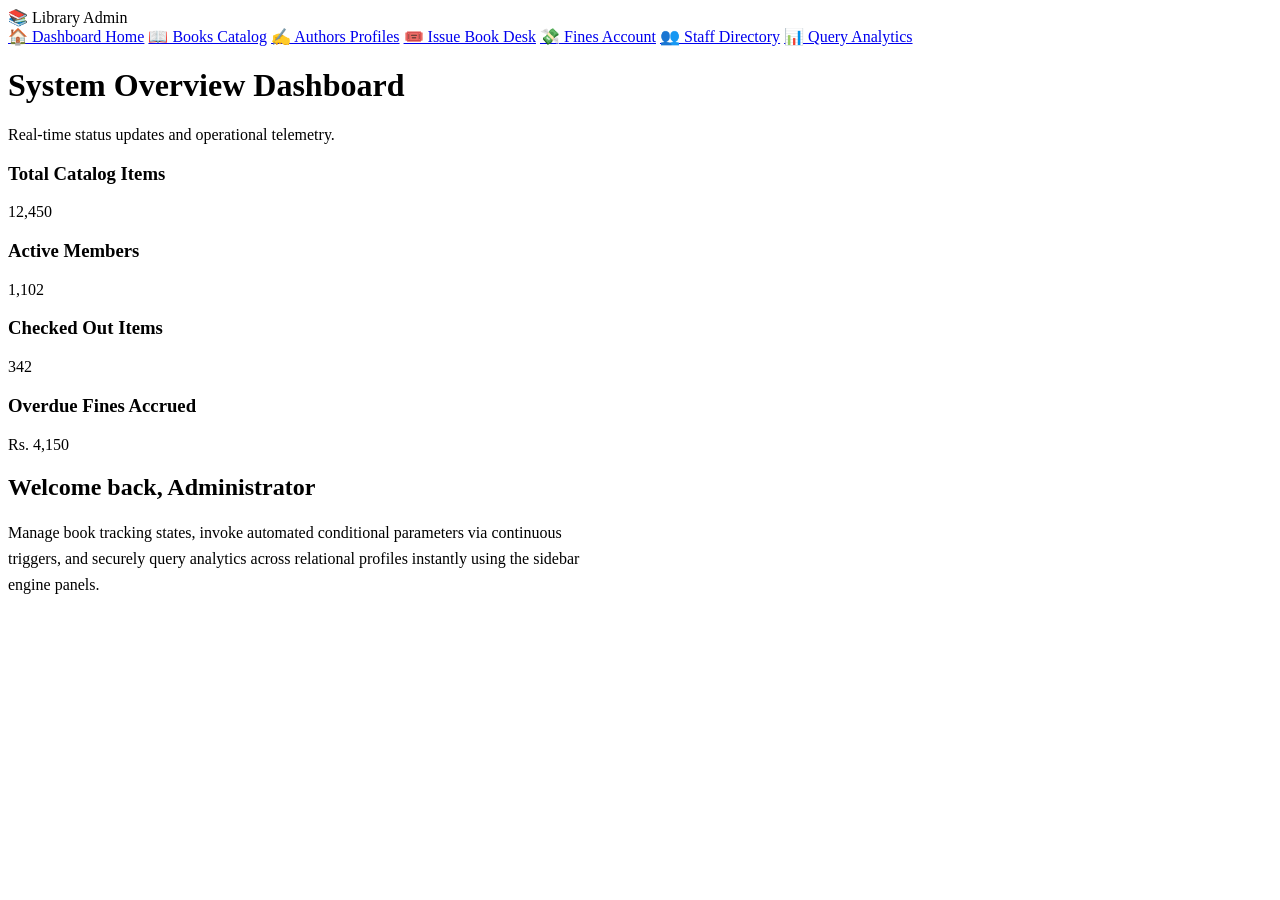
==== index.html @ 681a25ca "Add files via upload" ====
<!DOCTYPE html>
<html lang="en">
<head>
    <meta charset="UTF-8">
    <link rel="stylesheet" href="{{ url_for('static', filename='style.css') }}">
    <title>Library System Dashboard</title>
</head>
<body>
    <nav>
        <div class="brand">📚 Library Admin</div>
        <a href="/" class="active">🏠 Dashboard Home</a>
        <a href="/books">📖 Books Catalog</a>
        <a href="/authors">✍️ Authors Profiles</a>
        <a href="/issue">🎟️ Issue Book Desk</a>
        <a href="/fines">💸 Fines Account</a>
        <a href="/staff">👥 Staff Directory</a>
        <a href="/analytics">📊 Query Analytics</a>
    </nav>
    
    <div class="container">
        <h1>System Overview Dashboard</h1>
        <div class="subtitle">Real-time status updates and operational telemetry.</div>
        
        <div class="stats-grid">
            <div class="card">
                <h3>Total Catalog Items</h3>
                <div class="value">12,450</div>
            </div>
            <div class="card">
                <h3>Active Members</h3>
                <div class="value">1,102</div>
            </div>
            <div class="card">
                <h3>Checked Out Items</h3>
                <div class="value">342</div>
            </div>
            <div class="card">
                <h3>Overdue Fines Accrued</h3>
                <div class="value">Rs. 4,150</div>
            </div>
        </div>

        <h2>Welcome back, Administrator</h2>
        <p style="color: var(--text-muted); max-width: 600px; line-height: 1.6;">
            Manage book tracking states, invoke automated conditional parameters via continuous triggers, and securely query analytics across relational profiles instantly using the sidebar engine panels.
        </p>
    </div>
</body>
</html>
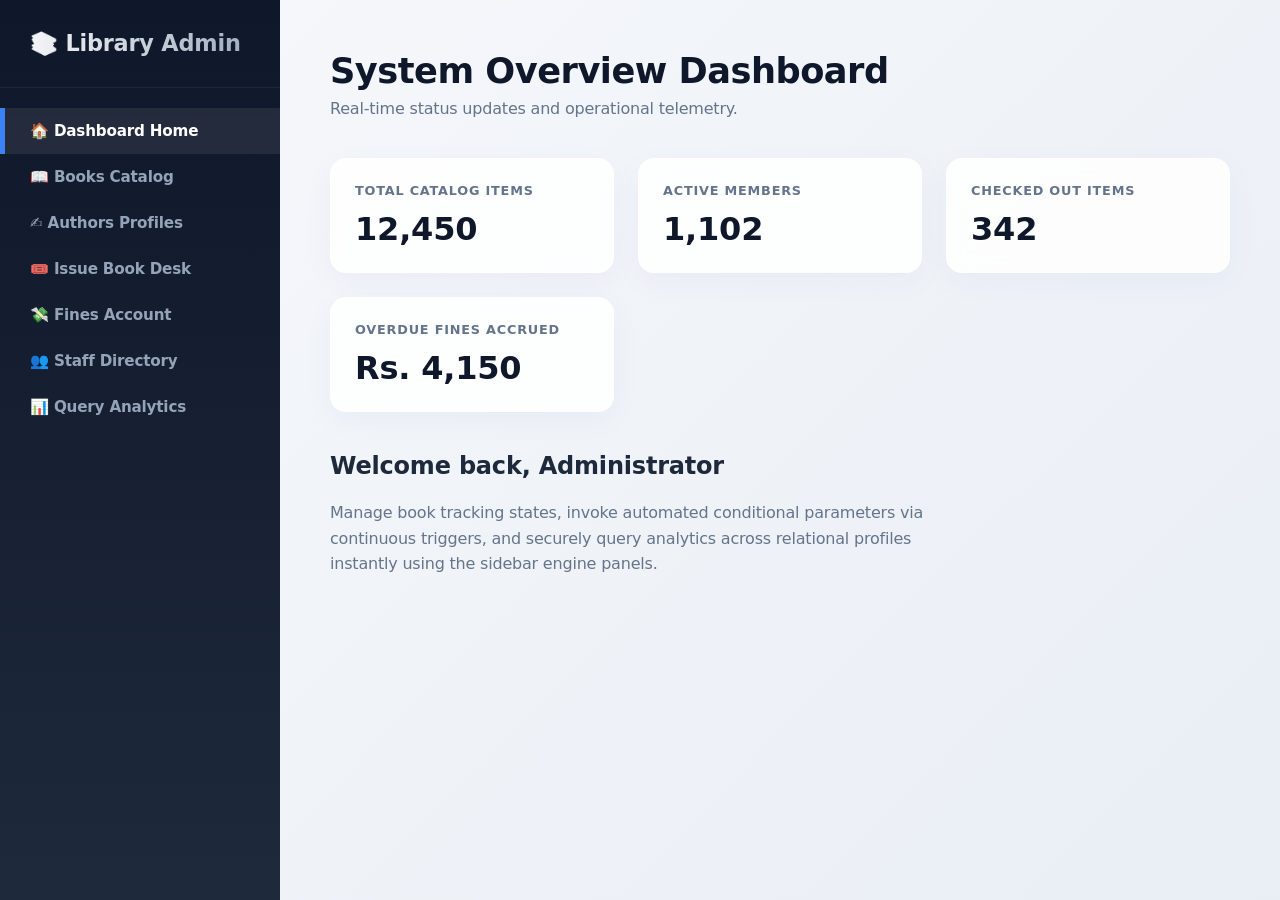
==== commit 2fde4c25: "Update index.html" ====
--- a/index.html
+++ b/index.html
@@ -2,7 +2,7 @@
 <html lang="en">
 <head>
     <meta charset="UTF-8">
-    <link rel="stylesheet" href="{{ url_for('static', filename='style.css') }}">
+    <link rel="stylesheet" href="style.css">
     <title>Library System Dashboard</title>
 </head>
 <body>
@@ -46,4 +46,4 @@
         </p>
     </div>
 </body>
-</html>+</html>
--- a/style.css
+++ b/style.css
@@ -0,0 +1,268 @@
+/* Premium Glassmorphism & Modern Dashboard UI */
+:root {
+    --bg-gradient: linear-gradient(135deg, #f6f8fb 0%, #e9eef5 100%);
+    --sidebar-gradient: linear-gradient(180deg, #0f172a 0%, #1e293b 100%);
+    --accent-gradient: linear-gradient(135deg, #3b82f6 0%, #1d4ed8 100%);
+    --accent-hover: #1e40af;
+    --card-bg: rgba(255, 255, 255, 0.85);
+    --card-shadow: 0 8px 32px 0 rgba(31, 38, 135, 0.04);
+    --border-style: 1px solid rgba(255, 255, 255, 0.6);
+    --text-primary: #1e293b;
+    --text-muted: #64748b;
+    --success-glow: 0 0 12px rgba(16, 185, 129, 0.2);
+}
+
+body {
+    font-family: 'Plus Jakarta Sans', 'Segoe UI', system-ui, sans-serif;
+    margin: 0;
+    background: var(--bg-gradient);
+    color: var(--text-primary);
+    display: flex;
+    min-height: 100vh;
+    letter-spacing: -0.2px;
+}
+
+/* Sidebar Styling */
+nav {
+    width: 280px;
+    background: var(--sidebar-gradient);
+    color: white;
+    display: flex;
+    flex-direction: column;
+    padding: 30px 0;
+    position: fixed;
+    height: 100vh;
+    box-sizing: border-box;
+    z-index: 100;
+}
+
+nav .brand {
+    font-size: 1.4rem;
+    font-weight: 800;
+    padding: 0 30px 30px 30px;
+    display: flex;
+    align-items: center;
+    gap: 10px;
+    background: linear-gradient(to right, #fff, #94a3b8);
+    -webkit-background-clip: text;
+    -webkit-text-fill-color: transparent;
+    border-bottom: 1px solid rgba(255, 255, 255, 0.06);
+    margin-bottom: 20px;
+}
+
+nav a {
+    color: #94a3b8;
+    text-decoration: none;
+    padding: 14px 30px;
+    font-weight: 600;
+    font-size: 0.95rem;
+    display: flex;
+    align-items: center;
+    gap: 12px;
+    transition: all 0.3s cubic-bezier(0.4, 0, 0.2, 1);
+}
+
+nav a:hover {
+    color: #f8fafc;
+    background: rgba(255, 255, 255, 0.04);
+    padding-left: 35px;
+}
+
+nav a.active {
+    color: white;
+    background: rgba(255, 255, 255, 0.08);
+    backdrop-filter: blur(4px);
+    border-left: 5px solid #3b82f6;
+    padding-left: 25px;
+}
+
+/* Container Workspace */
+.container {
+    margin-left: 280px;
+    padding: 50px;
+    width: calc(100% - 280px);
+    box-sizing: border-box;
+}
+
+h1 {
+    font-size: 2.2rem;
+    font-weight: 800;
+    margin-top: 0;
+    margin-bottom: 8px;
+    color: #0f172a;
+    letter-spacing: -0.5px;
+}
+
+.subtitle {
+    color: var(--text-muted);
+    margin-bottom: 40px;
+    font-size: 1rem;
+}
+
+/* Grid Layout Metrics */
+.stats-grid {
+    display: grid;
+    grid-template-columns: repeat(auto-fit, minmax(240px, 1fr));
+    gap: 24px;
+    margin-bottom: 40px;
+}
+
+.card {
+    background: var(--card-bg);
+    backdrop-filter: blur(8px);
+    -webkit-backdrop-filter: blur(8px);
+    padding: 24px;
+    border-radius: 16px;
+    border: var(--border-style);
+    box-shadow: var(--card-shadow);
+    transition: transform 0.2s ease, box-shadow 0.2s ease;
+}
+
+.card:hover {
+    transform: translateY(-4px);
+    box-shadow: 0 12px 40px 0 rgba(31, 38, 135, 0.08);
+}
+
+.card h3 {
+    margin: 0;
+    font-size: 0.8rem;
+    text-transform: uppercase;
+    letter-spacing: 0.8px;
+    color: var(--text-muted);
+    font-weight: 700;
+}
+
+.card .value {
+    font-size: 2rem;
+    font-weight: 800;
+    margin-top: 12px;
+    color: #0f172a;
+}
+
+/* Table Enhancements */
+.table-container {
+    background: var(--card-bg);
+    backdrop-filter: blur(8px);
+    border-radius: 16px;
+    border: var(--border-style);
+    box-shadow: var(--card-shadow);
+    overflow: hidden;
+    margin-bottom: 40px;
+}
+
+table {
+    width: 100%;
+    border-collapse: collapse;
+}
+
+th {
+    background: rgba(241, 245, 249, 0.6);
+    color: var(--text-primary);
+    font-weight: 700;
+    font-size: 0.8rem;
+    text-transform: uppercase;
+    letter-spacing: 0.5px;
+    padding: 18px 24px;
+    text-align: left;
+    border-bottom: 1px solid rgba(0, 0, 0, 0.04);
+}
+
+td {
+    padding: 18px 24px;
+    font-size: 0.95rem;
+    color: #334155;
+    border-bottom: 1px solid rgba(0, 0, 0, 0.04);
+}
+
+tr:last-child td {
+    border-bottom: none;
+}
+
+tr:hover td {
+    background: rgba(248, 250, 252, 0.5);
+}
+
+/* Beautiful Status Badges */
+.badge {
+    padding: 6px 12px;
+    border-radius: 50px;
+    font-size: 0.75rem;
+    font-weight: 700;
+    display: inline-flex;
+    align-items: center;
+}
+.badge-available { background: #d1fae5; color: #065f46; box-shadow: var(--success-glow); }
+.badge-issued { background: #fee2e2; color: #991b1b; }
+
+/* Form Component Elements */
+.form-card {
+    background: var(--card-bg);
+    backdrop-filter: blur(8px);
+    padding: 35px;
+    border-radius: 16px;
+    border: var(--border-style);
+    box-shadow: var(--card-shadow);
+    max-width: 650px;
+}
+
+.form-group {
+    margin-bottom: 24px;
+}
+
+label {
+    display: block;
+    margin-bottom: 8px;
+    font-size: 0.85rem;
+    font-weight: 700;
+    color: #475569;
+    text-transform: uppercase;
+    letter-spacing: 0.5px;
+}
+
+input {
+    width: 100%;
+    padding: 12px 16px;
+    border: 1px solid #cbd5e1;
+    border-radius: 10px;
+    background: #fff;
+    font-size: 0.95rem;
+    color: var(--text-primary);
+    box-sizing: border-box;
+    transition: all 0.2s ease;
+}
+
+input:focus {
+    outline: none;
+    border-color: #3b82f6;
+    box-shadow: 0 0 0 4px rgba(59, 130, 246, 0.12);
+}
+
+button {
+    background: var(--accent-gradient);
+    color: white;
+    border: none;
+    padding: 14px 28px;
+    border-radius: 10px;
+    cursor: pointer;
+    font-size: 0.95rem;
+    font-weight: 700;
+    box-shadow: 0 4px 12px rgba(59, 130, 246, 0.25);
+    transition: all 0.2s ease;
+}
+
+button:hover {
+    background: var(--accent-hover);
+    transform: translateY(-1px);
+    box-shadow: 0 6px 20px rgba(59, 130, 246, 0.35);
+}
+
+.flash {
+    padding: 16px 24px;
+    background: #d1fae5;
+    color: #065f46;
+    border-left: 5px solid #10b981;
+    border-radius: 8px;
+    margin-bottom: 30px;
+    font-weight: 600;
+    font-size: 0.95rem;
+}
